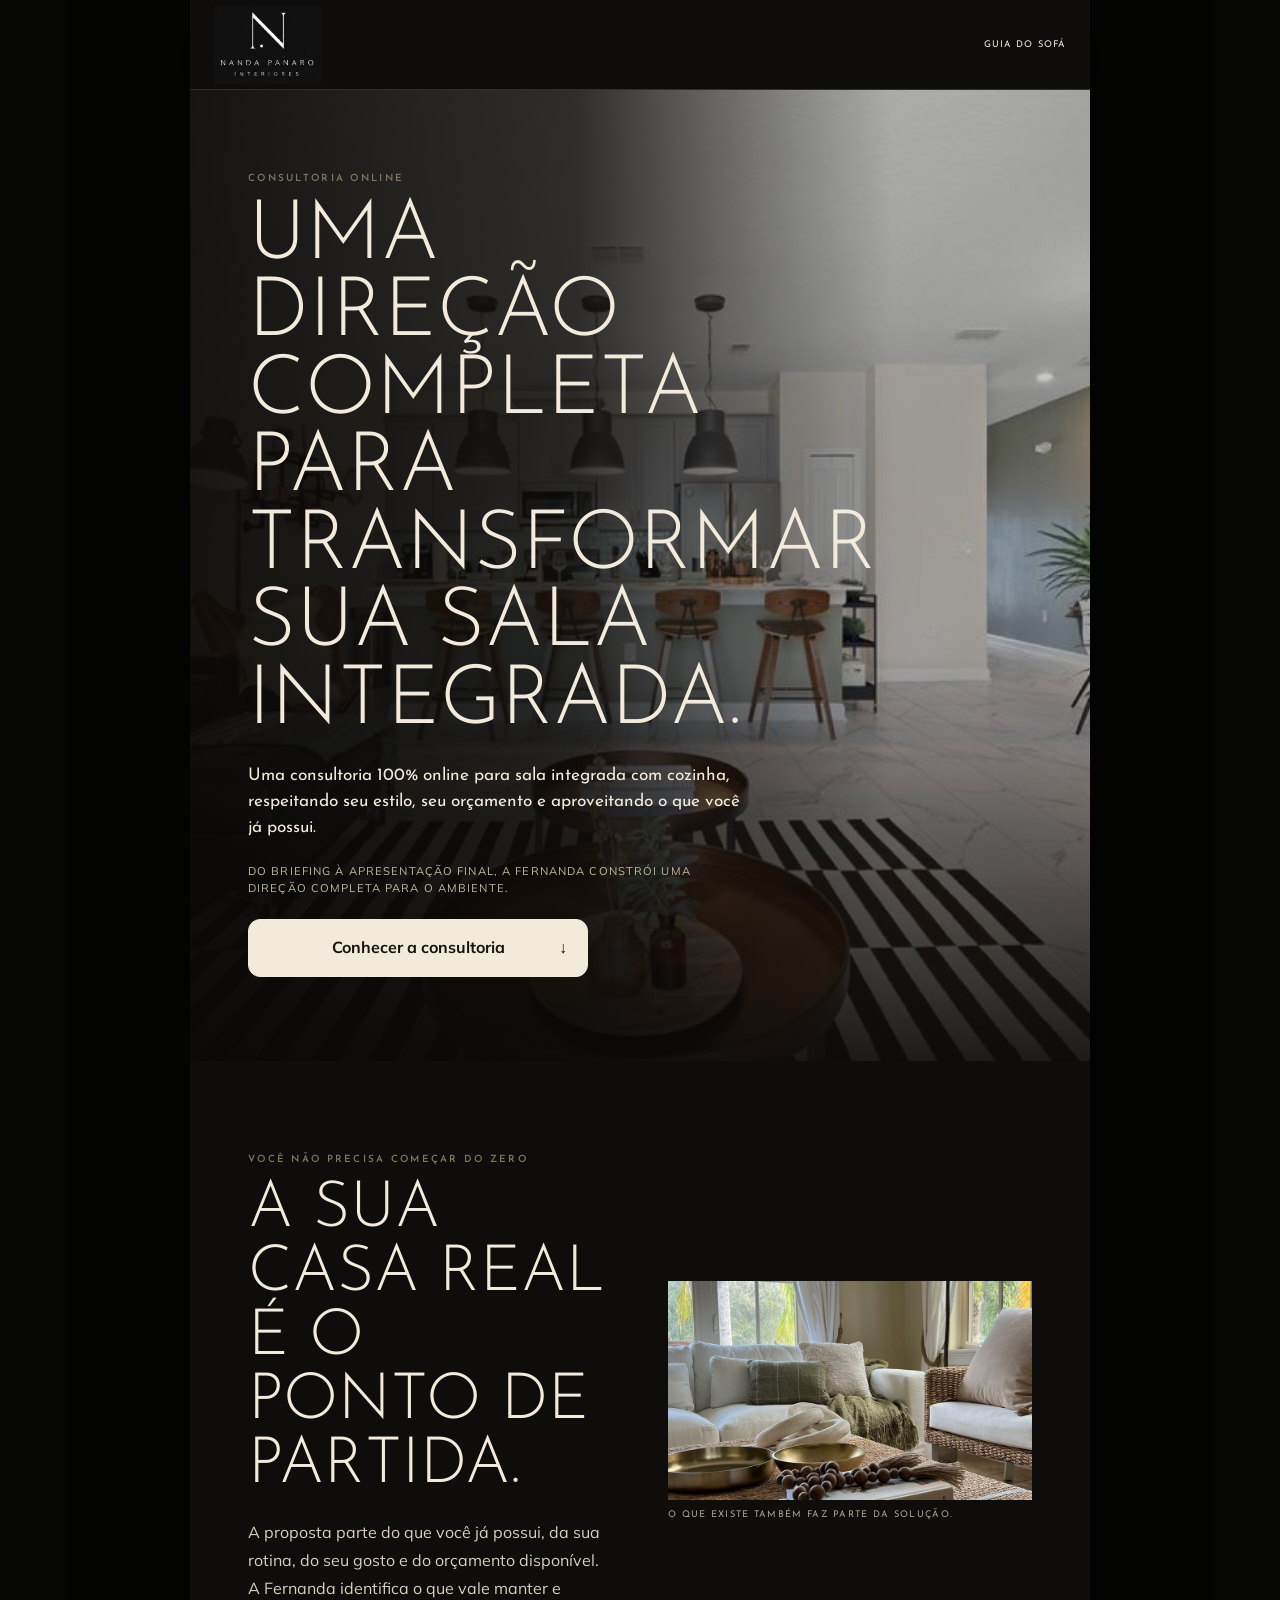
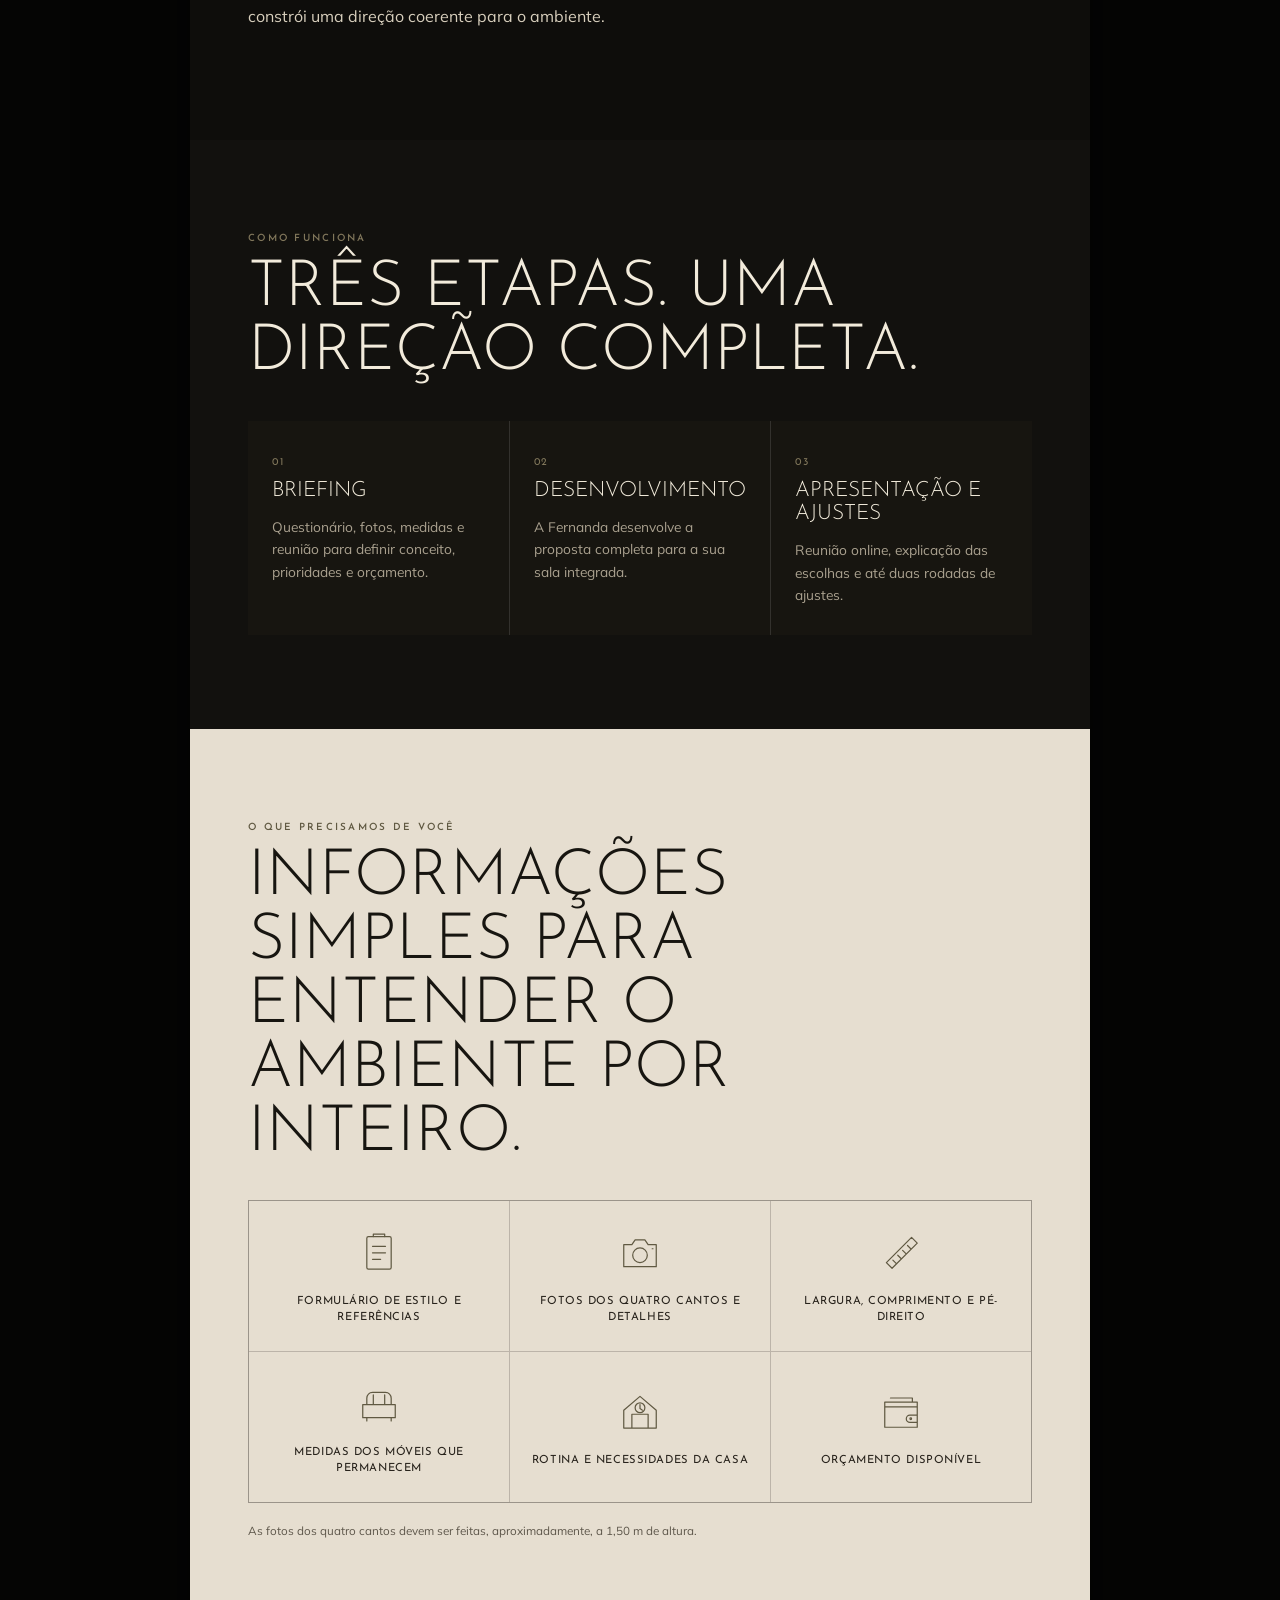
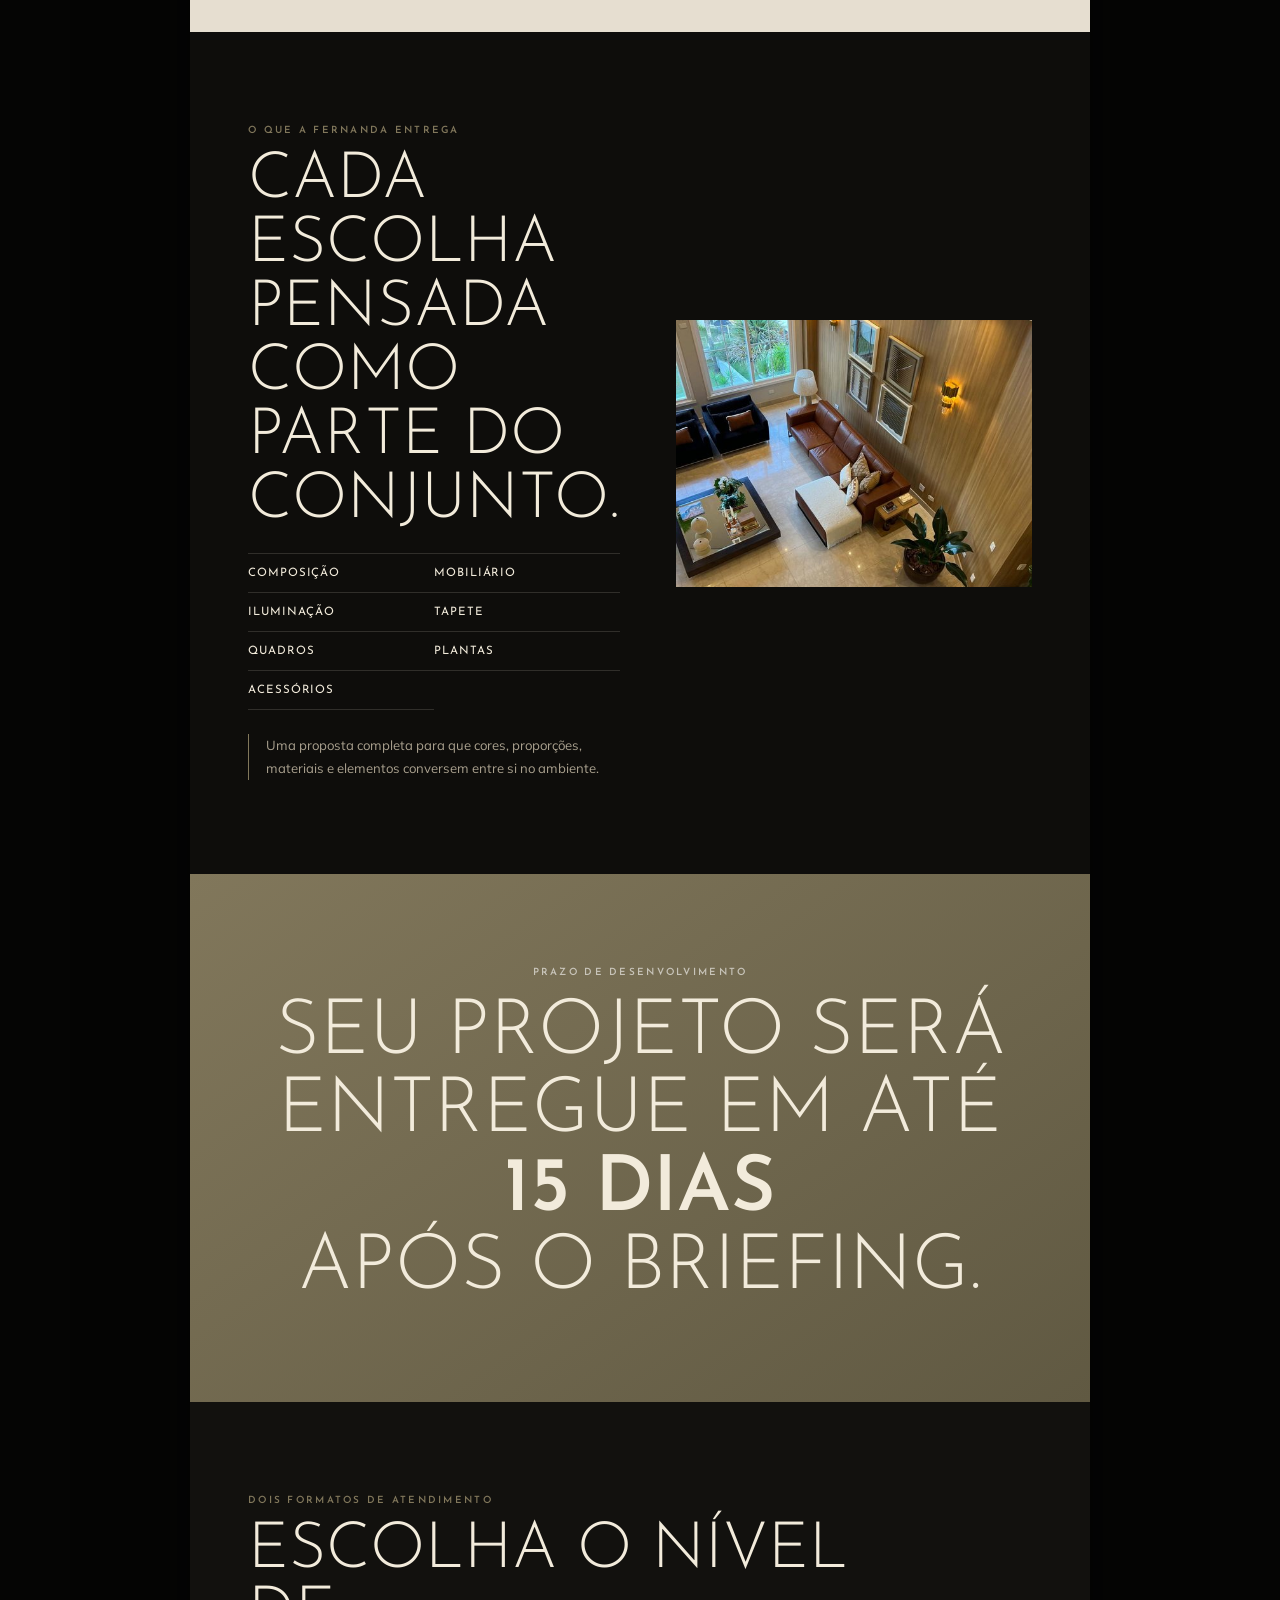
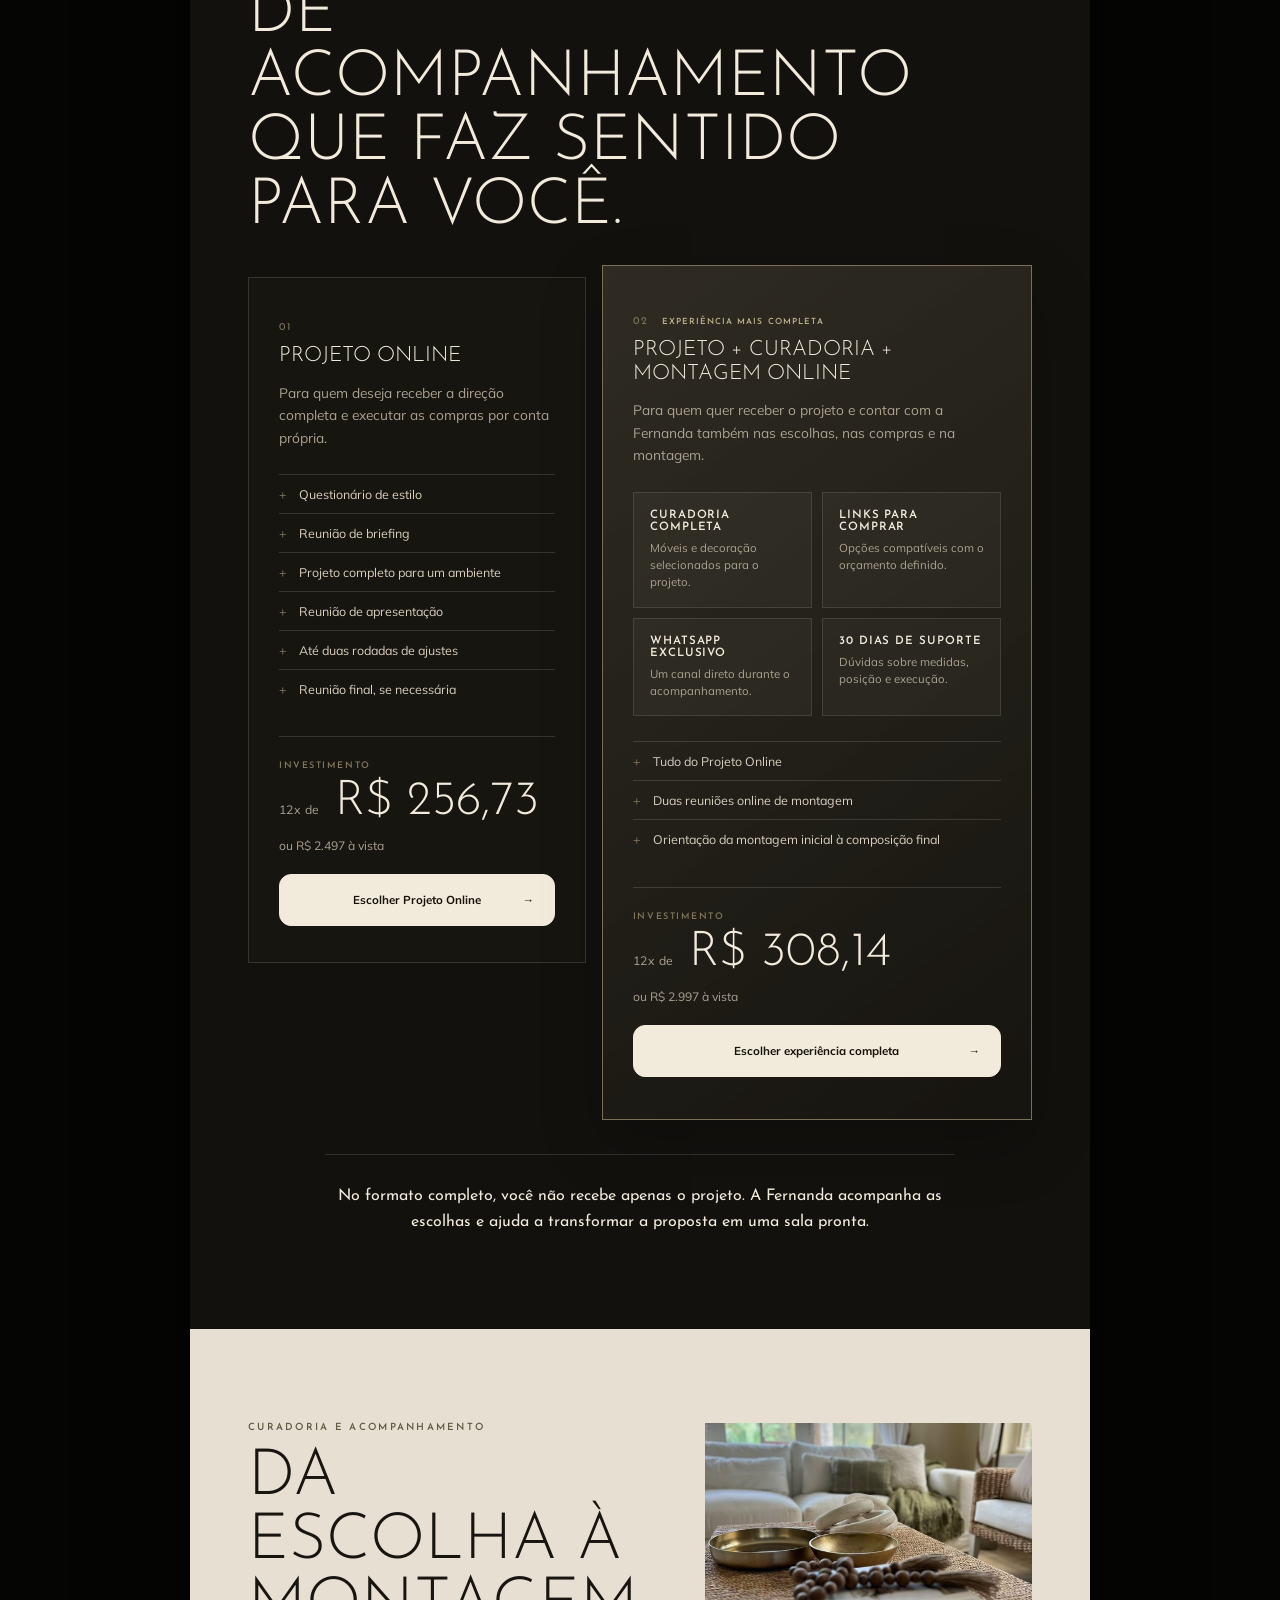
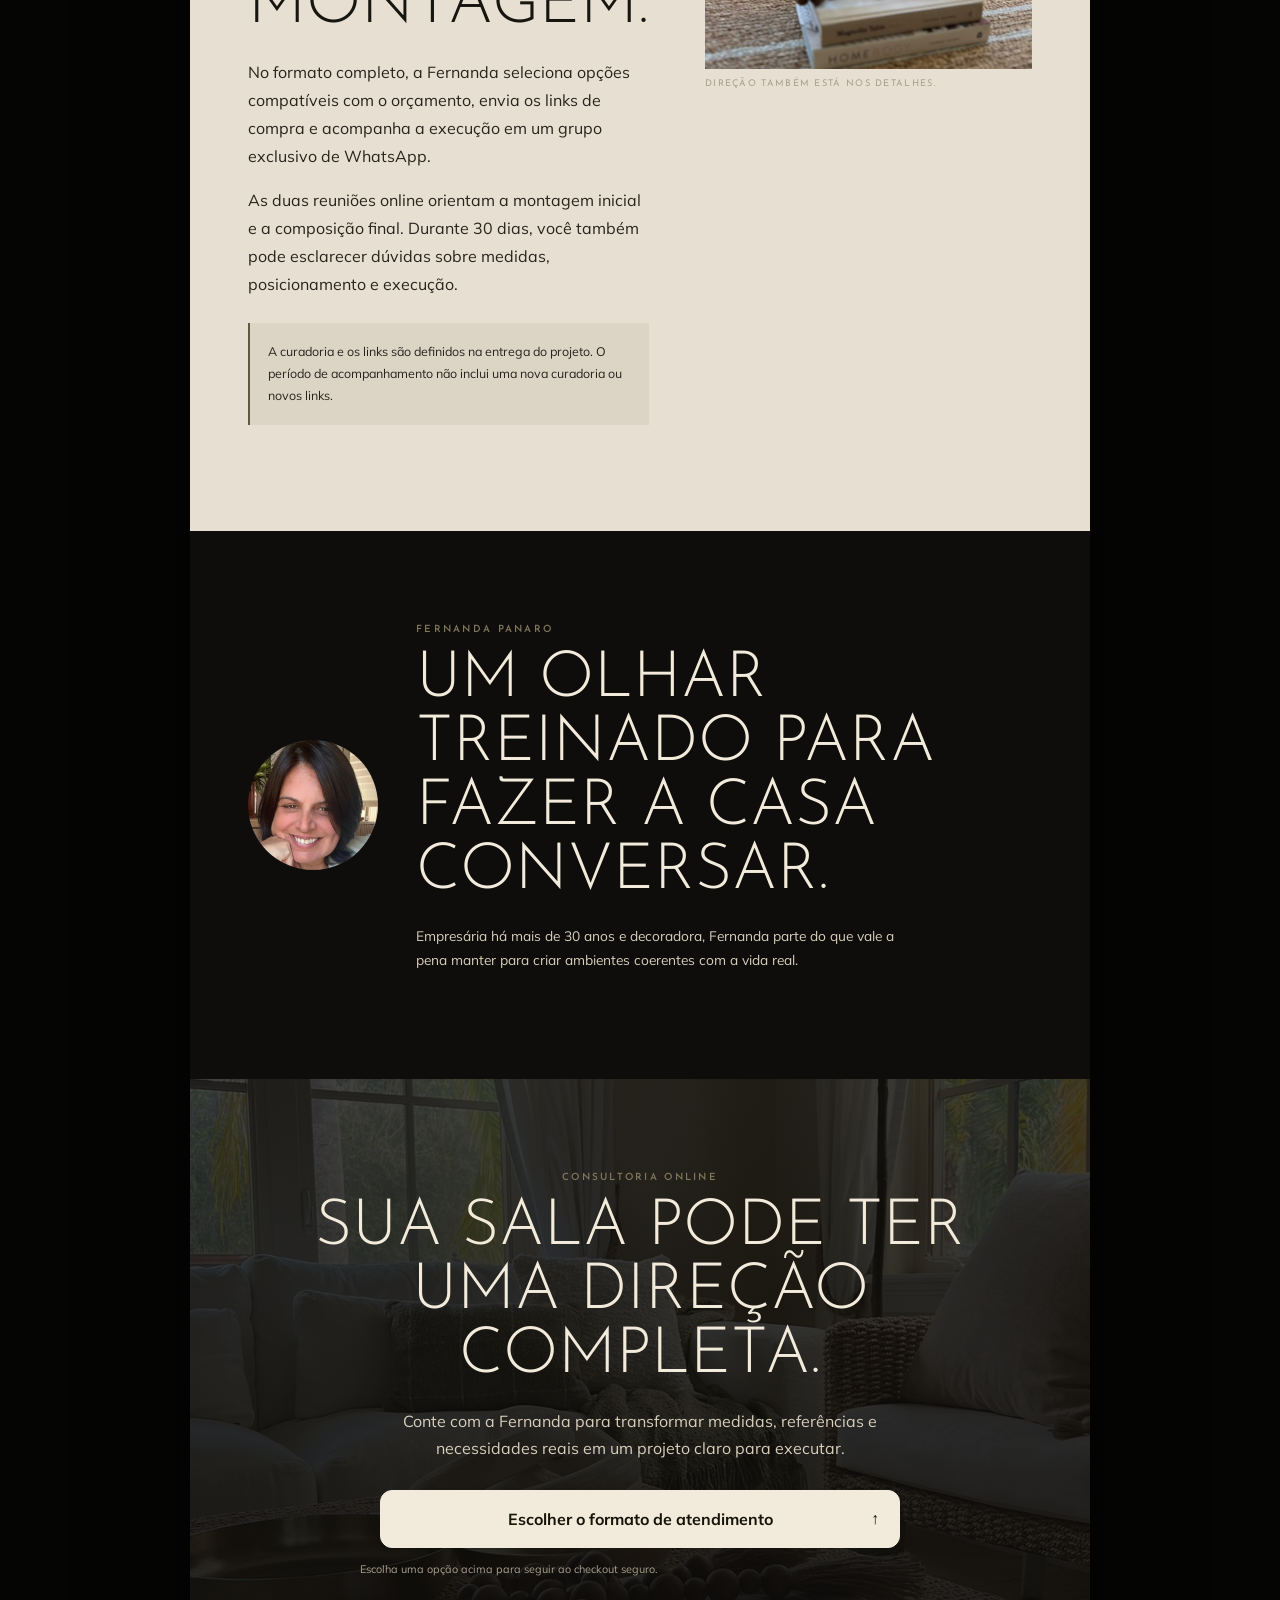
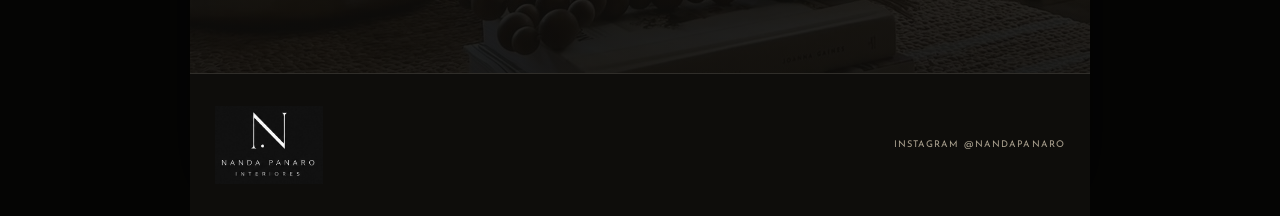
==== consultoria-online/index.html @ 1c78f884 "Publica consultoria online com checkouts da Greenn" ====
<!doctype html>
<html lang="pt-BR">
<head>
  <meta charset="utf-8">
  <meta name="viewport" content="width=device-width,initial-scale=1,viewport-fit=cover">
  <meta name="theme-color" content="#0e0d0b">
  <meta name="robots" content="noindex,nofollow,noarchive">
  <meta name="description" content="Consultoria online de decoração para sala integrada com cozinha, por Fernanda Panaro.">
  <title>Consultoria Online · Fernanda Panaro</title>
  <link rel="icon" href="../assets/nanda-panaro-logo-dark.jpg" type="image/jpeg">
  <link rel="preload" href="../assets/fonts/josefinsans-normal-300-1.woff2" as="font" type="font/woff2" crossorigin>
  <link rel="preload" href="../assets/original/original-03.jpg" as="image">
  <link rel="stylesheet" href="../consultoria.css?v=consultoria-online-v5">
</head>
<body>
<div class="page" id="topo">
  <nav class="site-header">
    <a class="brand" href="#topo" aria-label="Nanda Panaro, início"><img src="../assets/nanda-panaro-logo-dark.jpg" alt="Nanda Panaro Interiores"></a>
    <a class="private-back" href="../guiadosofa/">Guia do Sofá</a>
  </nav>
  <main>
    <header class="consult-hero">
      <img class="consult-hero-image" src="../assets/original/original-03.jpg" alt="Sala integrada com cozinha" fetchpriority="high">
      <div class="consult-hero-shade"></div>
      <div class="consult-hero-copy reveal">
        <span class="eyebrow">Consultoria Online</span>
        <h1>Uma direção completa para transformar sua sala integrada.</h1>
        <p class="hero-sub">Uma consultoria 100% online para sala integrada com cozinha, respeitando seu estilo, seu orçamento e aproveitando o que você já possui.</p>
        <p class="support">Do briefing à apresentação final, a Fernanda constrói uma direção completa para o ambiente.</p>
        <a class="button" href="#processo">Conhecer a consultoria <b>↓</b></a>
      </div>
    </header>

    <section class="real-home block">
      <div class="section-copy reveal"><span class="eyebrow">Você não precisa começar do zero</span><h2>A sua casa real é o ponto de partida.</h2><p>A proposta parte do que você já possui, da sua rotina, do seu gosto e do orçamento disponível. A Fernanda identifica o que vale manter e constrói uma direção coerente para o ambiente.</p></div>
      <figure class="reveal"><img src="../assets/original/original-01.jpg" alt="Sala clara com móveis, texturas e objetos existentes"><figcaption>O que existe também faz parte da solução.</figcaption></figure>
    </section>

    <section class="process block" id="processo">
      <div class="section-heading reveal"><span class="eyebrow">Como funciona</span><h2>Três etapas. Uma direção completa.</h2></div>
      <div class="steps">
        <article class="reveal"><span>01</span><h3>Briefing</h3><p>Questionário, fotos, medidas e reunião para definir conceito, prioridades e orçamento.</p></article>
        <article class="reveal"><span>02</span><h3>Desenvolvimento</h3><p>A Fernanda desenvolve a proposta completa para a sua sala integrada.</p></article>
        <article class="reveal"><span>03</span><h3>Apresentação e ajustes</h3><p>Reunião online, explicação das escolhas e até duas rodadas de ajustes.</p></article>
      </div>
    </section>

    <section class="input block" id="informacoes">
      <div class="section-heading reveal"><span class="eyebrow">O que precisamos de você</span><h2>Informações simples para entender o ambiente por inteiro.</h2></div>
      <div class="checklist reveal">
        <article><svg viewBox="0 0 64 64" aria-hidden="true"><rect x="17" y="13" width="30" height="40" rx="2"/><path d="M25 13v-3h14v3M24 25h16M24 33h16M24 41h10"/></svg><span>Formulário de estilo e referências</span></article>
        <article><svg viewBox="0 0 64 64" aria-hidden="true"><path d="M12 23h10l4-6h12l4 6h10v27H12z"/><circle cx="32" cy="36" r="9"/><path d="M47 28h1"/></svg><span>Fotos dos quatro cantos e detalhes</span></article>
        <article><svg viewBox="0 0 64 64" aria-hidden="true"><path d="M14 45l31-31 7 7-31 31zM22 42l4 4M28 36l4 4M34 30l4 4M40 24l4 4"/></svg><span>Largura, comprimento e pé-direito</span></article>
        <article><svg viewBox="0 0 64 64" aria-hidden="true"><path d="M12 34h40v16H12zM17 34v-8c0-4 3-7 7-7h16c4 0 7 3 7 7v8M17 50v4M47 50v4M25 34V22M39 34V22"/></svg><span>Medidas dos móveis que permanecem</span></article>
        <article><svg viewBox="0 0 64 64" aria-hidden="true"><path d="M12 31l20-17 20 17v22H12zM22 53V36h20v17"/><circle cx="32" cy="28" r="6"/><path d="M32 24v5l3 2"/></svg><span>Rotina e necessidades da casa</span></article>
        <article><svg viewBox="0 0 64 64" aria-hidden="true"><path d="M12 21h40v31H12zM12 27h40M43 37h9v9h-9a4 4 0 010-9zM19 16h27v5"/><circle cx="44" cy="41.5" r="1"/></svg><span>Orçamento disponível</span></article>
      </div>
      <p class="microcopy reveal">As fotos dos quatro cantos devem ser feitas, aproximadamente, a 1,50 m de altura.</p>
    </section>

    <section class="deliverables block">
      <figure class="reveal"><img src="../assets/original/original-06.jpg" alt="Sala composta com mobiliário, iluminação, quadros e plantas"></figure>
      <div class="section-copy reveal"><span class="eyebrow">O que a Fernanda entrega</span><h2>Cada escolha pensada como parte do conjunto.</h2><div class="deliverable-list"><span>Composição</span><span>Mobiliário</span><span>Iluminação</span><span>Tapete</span><span>Quadros</span><span>Plantas</span><span>Acessórios</span></div><p class="deliverable-note">Uma proposta completa para que cores, proporções, materiais e elementos conversem entre si no ambiente.</p></div>
    </section>

    <section class="deadline block reveal"><span class="eyebrow">Prazo de desenvolvimento</span><p>Seu projeto será entregue em até <strong>15 dias</strong><br>após o briefing.</p></section>

    <section class="formats block" id="formatos">
      <div class="section-heading reveal"><span class="eyebrow">Dois formatos de atendimento</span><h2>Escolha o nível de acompanhamento que faz sentido para você.</h2></div>
      <div class="format-grid">
        <article class="format-card reveal"><span class="card-number">01</span><h3>Projeto Online</h3><p>Para quem deseja receber a direção completa e executar as compras por conta própria.</p><ul><li>Questionário de estilo</li><li>Reunião de briefing</li><li>Projeto completo para um ambiente</li><li>Reunião de apresentação</li><li>Até duas rodadas de ajustes</li><li>Reunião final, se necessária</li></ul><div class="format-offer"><span>Investimento</span><strong><small>12x de</small> R$ 256,73</strong><p>ou R$ 2.497 à vista</p></div><button class="button js-consulting-checkout" data-plan="online" type="button">Escolher Projeto Online <b>→</b></button></article>
        <article class="format-card featured reveal"><span class="card-number">02</span><span class="card-label">Experiência mais completa</span><h3>Projeto + Curadoria + Montagem Online</h3><p>Para quem quer receber o projeto e contar com a Fernanda também nas escolhas, nas compras e na montagem.</p><div class="premium-points"><div><strong>Curadoria completa</strong><span>Móveis e decoração selecionados para o projeto.</span></div><div><strong>Links para comprar</strong><span>Opções compatíveis com o orçamento definido.</span></div><div><strong>WhatsApp exclusivo</strong><span>Um canal direto durante o acompanhamento.</span></div><div><strong>30 dias de suporte</strong><span>Dúvidas sobre medidas, posição e execução.</span></div></div><ul><li>Tudo do Projeto Online</li><li>Duas reuniões online de montagem</li><li>Orientação da montagem inicial à composição final</li></ul><div class="format-offer"><span>Investimento</span><strong><small>12x de</small> R$ 308,14</strong><p>ou R$ 2.997 à vista</p></div><button class="button js-consulting-checkout" data-plan="complete" type="button">Escolher experiência completa <b>→</b></button></article>
      </div>
      <p class="format-bridge reveal">No formato completo, você não recebe apenas o projeto. A Fernanda acompanha as escolhas e ajuda a transformar a proposta em uma sala pronta.</p>
    </section>

    <section class="curation block">
      <div class="section-copy reveal"><span class="eyebrow">Curadoria e acompanhamento</span><h2>Da escolha à montagem.</h2><p>No formato completo, a Fernanda seleciona opções compatíveis com o orçamento, envia os links de compra e acompanha a execução em um grupo exclusivo de WhatsApp.</p><p>As duas reuniões online orientam a montagem inicial e a composição final. Durante 30 dias, você também pode esclarecer dúvidas sobre medidas, posicionamento e execução.</p><p class="limit">A curadoria e os links são definidos na entrega do projeto. O período de acompanhamento não inclui uma nova curadoria ou novos links.</p></div>
      <figure class="reveal"><img src="../assets/original/original-05.jpg" alt="Detalhe de composição com livros e objetos decorativos"><figcaption>Direção também está nos detalhes.</figcaption></figure>
    </section>

    <section class="authority block">
      <img class="reveal" src="../assets/original/original-04.jpg" alt="Fernanda Panaro">
      <div class="reveal"><span class="eyebrow">Fernanda Panaro</span><h2>Um olhar treinado para fazer a casa conversar.</h2><p>Empresária há mais de 30 anos e decoradora, Fernanda parte do que vale a pena manter para criar ambientes coerentes com a vida real.</p></div>
    </section>

    <section class="consult-final block" id="contratar">
      <span class="eyebrow reveal">Consultoria Online</span><h2 class="reveal">Sua sala pode ter uma direção completa.</h2><p class="reveal">Conte com a Fernanda para transformar medidas, referências e necessidades reais em um projeto claro para executar.</p>
      <a class="button reveal" href="#formatos">Escolher o formato de atendimento <b>↑</b></a>
      <p class="checkout-note" data-consulting-status aria-live="polite">Escolha uma opção acima para seguir ao checkout seguro.</p>
    </section>
  </main>
  <footer><img src="../assets/nanda-panaro-logo-dark.jpg" alt="Nanda Panaro Interiores"><a href="https://www.instagram.com/nandapanaro/" target="_blank" rel="noopener">Instagram @nandapanaro</a></footer>
</div>
<script src="../consultoria.js?v=consultoria-online-v6"></script>
</body>
</html>
---- consultoria.css ----
@font-face{font-family:JosefinSans;font-style:normal;font-weight:300;font-display:swap;src:url('assets/fonts/josefinsans-normal-300-1.woff2')}@font-face{font-family:JosefinSans;font-style:normal;font-weight:400;font-display:swap;src:url('assets/fonts/josefinsans-normal-400-2.woff2')}@font-face{font-family:JosefinSans;font-style:normal;font-weight:600;font-display:swap;src:url('assets/fonts/josefinsans-normal-600-3.woff2')}@font-face{font-family:Mulish;font-style:normal;font-weight:400;font-display:swap;src:url('assets/fonts/mulish-normal-400-4.woff2')}@font-face{font-family:Mulish;font-style:normal;font-weight:600;font-display:swap;src:url('assets/fonts/mulish-normal-600-5.woff2')}@font-face{font-family:Mulish;font-style:normal;font-weight:700;font-display:swap;src:url('assets/fonts/mulish-normal-700-6.woff2')}
:root{--ground:#0e0d0b;--surface:#171510;--olive:#81775b;--olive2:#605942;--cream:#f2ebdb;--sand:#d8cfbd;--muted:#aaa18f;--line:rgba(242,235,219,.15);--display:JosefinSans,Arial,sans-serif;--body:Mulish,Arial,sans-serif;--shadow:0 24px 60px rgba(0,0,0,.38)}
*{box-sizing:border-box}html{scroll-behavior:smooth;background:#050504}body{margin:0;background:#050504;color:var(--sand);font-family:var(--body);-webkit-font-smoothing:antialiased}img{display:block;max-width:100%}button,a{font:inherit}.page{width:min(100%,900px);margin:auto;background:var(--ground);overflow:hidden;box-shadow:0 0 80px #0008}.site-header{height:90px;padding:13px 24px;display:flex;align-items:center;justify-content:space-between;border-bottom:1px solid var(--line)}.site-header img,footer img{width:108px}.private-back,footer a{position:relative;font-family:var(--display);font-size:.58rem;letter-spacing:.12em;text-transform:uppercase;color:var(--muted);text-decoration:none;white-space:nowrap}.private-back{color:var(--cream)}
.block{padding:70px 25px}.eyebrow{display:block;font-family:var(--display);font-weight:600;text-transform:uppercase;letter-spacing:.23em;font-size:.62rem;color:var(--olive)}h1,h2,h3,p{margin-top:0}h1,h2,h3{font-family:var(--display);font-weight:300;text-transform:uppercase;color:var(--cream)}h1{font-size:clamp(2.55rem,8vw,5.15rem);line-height:.94;margin:16px 0 22px}h2{font-size:clamp(2rem,7vw,4rem);line-height:1;margin:14px 0 20px}h3{font-size:1.32rem;line-height:1.1;margin:10px 0 14px}.button{position:relative;display:flex;align-items:center;justify-content:center;width:100%;min-height:58px;padding:16px 52px;border:1px solid var(--cream);border-radius:12px;background:var(--cream);color:#171309;text-decoration:none;font-weight:700;line-height:1.2;text-align:center;cursor:pointer}.button b{position:absolute;right:20px;top:50%;transform:translateY(-50%);font-weight:400}.section-copy p,.section-heading+p{line-height:1.75}.section-heading{max-width:700px}.section-heading h2{max-width:680px}
.consult-hero{position:relative;min-height:760px;display:flex;align-items:flex-end;isolation:isolate}.consult-hero-image,.consult-hero-shade{position:absolute;inset:0;width:100%;height:100%}.consult-hero-image{z-index:-2;object-fit:cover;object-position:56% center}.consult-hero-shade{z-index:-1;background:linear-gradient(90deg,rgba(10,9,7,.94) 0%,rgba(10,9,7,.82) 43%,rgba(10,9,7,.22) 78%),linear-gradient(0deg,rgba(10,9,7,.88),transparent 42%)}.consult-hero-copy{width:min(620px,78%);padding:84px 58px}.consult-hero-copy .hero-sub{font-family:var(--display);font-size:1.08rem;line-height:1.5;color:var(--cream);max-width:570px}.consult-hero-copy .support{font-size:.7rem;line-height:1.5;letter-spacing:.1em;text-transform:uppercase;color:#c2b89f;max-width:470px;margin:22px 0}.consult-hero-copy .button{max-width:340px}
.real-home{display:grid;gap:36px}.real-home p{max-width:510px}.real-home figure,.curation figure{margin:0}.real-home figure img{width:100%;aspect-ratio:5/3;object-fit:cover}.real-home figcaption,.curation figcaption{padding-top:10px;font-family:var(--display);font-size:.58rem;letter-spacing:.14em;text-transform:uppercase;color:var(--muted)}
.process{background:#12110e}.steps{display:grid;gap:1px;margin-top:36px;background:var(--line)}.steps article{padding:28px 24px;background:var(--surface)}.steps article>span,.card-number{font-family:var(--display);font-size:.65rem;letter-spacing:.16em;color:var(--olive)}.steps p{margin:0;font-size:.86rem;line-height:1.65;color:var(--muted)}
.input{background:#e6ded0;color:#28231c}.input h2{color:#171510}.input .eyebrow{color:var(--olive2)}.checklist{display:grid;gap:1px;margin-top:34px;border:1px solid rgba(38,33,28,.22);background:rgba(38,33,28,.22)}.checklist article{display:flex;min-height:150px;padding:24px 20px;flex-direction:column;align-items:center;justify-content:center;gap:16px;background:#e6ded0;text-align:center}.checklist svg{width:52px;height:52px;fill:none;stroke:var(--olive2);stroke-width:1.5;stroke-linecap:round;stroke-linejoin:round}.checklist span{display:block;font-family:var(--display);text-transform:uppercase;font-size:.7rem;line-height:1.45;letter-spacing:.05em}.microcopy{margin:20px 0 0;font-size:.73rem;color:#5e574b}
.deliverables{display:grid;gap:38px;align-items:center}.deliverables figure{margin:0}.deliverables figure img{width:100%;aspect-ratio:4/3;object-fit:cover}.deliverable-list{display:grid;grid-template-columns:1fr 1fr;border-top:1px solid var(--line)}.deliverable-list span{padding:13px 0;border-bottom:1px solid var(--line);font-family:var(--display);font-size:.72rem;letter-spacing:.08em;text-transform:uppercase;color:var(--cream)}.deliverable-note{margin:24px 0 0;padding-left:17px;border-left:1px solid var(--olive);font-size:.82rem;line-height:1.7;color:var(--muted)}
.deadline{text-align:center;background:linear-gradient(145deg,var(--olive),var(--olive2));color:var(--cream)}.deadline .eyebrow{color:#fff9}.deadline p{margin:18px 0 0;font-family:var(--display);font-size:clamp(2rem,8vw,4.8rem);font-weight:300;line-height:1.02;text-transform:uppercase}.deadline strong{font-weight:600}
.formats{background:#12110e}.format-grid{display:grid;gap:16px;margin-top:38px}.format-card{position:relative;padding:30px 24px;border:1px solid var(--line);background:var(--surface)}.format-card.featured{border-color:rgba(129,119,91,.92);background:linear-gradient(145deg,rgba(129,119,91,.26),rgba(23,21,16,.78));box-shadow:0 24px 58px rgba(0,0,0,.22)}.card-label{display:inline-block;margin-left:14px;font-family:var(--display);font-size:.53rem;font-weight:600;letter-spacing:.12em;text-transform:uppercase;color:#c0b38d}.format-card p{font-size:.86rem;line-height:1.65;color:var(--muted)}.format-card ul{padding:0;margin:24px 0 0;list-style:none}.format-card li{position:relative;padding:10px 0 10px 20px;border-top:1px solid var(--line);font-size:.78rem;line-height:1.45}.format-card li:before{content:"+";position:absolute;left:0;color:var(--olive)}.premium-points{display:grid;gap:10px;margin:25px 0}.premium-points div{padding:16px;border:1px solid rgba(242,235,219,.12);background:rgba(242,235,219,.035)}.premium-points strong,.premium-points span{display:block}.premium-points strong{font-family:var(--display);font-size:.72rem;font-weight:600;letter-spacing:.08em;text-transform:uppercase;color:var(--cream)}.premium-points span{margin-top:6px;font-size:.72rem;line-height:1.5;color:var(--muted)}.format-offer{margin:28px 0 18px;padding-top:24px;border-top:1px solid var(--line)}.format-offer span,.format-offer strong,.format-offer small{display:block}.format-offer span{font-family:var(--display);font-size:.57rem;font-weight:600;letter-spacing:.17em;text-transform:uppercase;color:var(--olive)}.format-offer strong{margin-top:8px;font-family:var(--display);font-size:2.45rem;font-weight:300;line-height:1;color:var(--cream)}.format-offer small{margin-top:8px;font-size:.74rem;color:var(--muted)}.format-card .button{min-height:52px;padding-inline:38px;font-size:.72rem}.format-bridge{max-width:630px;margin:34px auto 0;padding-top:28px;border-top:1px solid var(--line);text-align:center;font-family:var(--display);font-size:1rem;line-height:1.65;color:var(--cream)}
.curation{display:grid;gap:38px;background:#e7dfd1;color:#28231c}.curation h2{color:#171510}.curation .eyebrow{color:var(--olive2)}.curation p{line-height:1.75}.curation .limit{margin-top:25px;padding:18px;border-left:2px solid var(--olive2);background:rgba(96,89,66,.08);font-size:.78rem}.curation figure img{width:100%;aspect-ratio:4/3;object-fit:cover}
.authority{display:grid;grid-template-columns:88px 1fr;gap:22px;align-items:start}.authority>img{width:88px;height:88px;border-radius:50%;object-fit:cover}.authority p{font-size:.86rem;line-height:1.7;max-width:480px}.consult-final{text-align:center;background:linear-gradient(rgba(14,13,11,.78),rgba(14,13,11,.92)),url('assets/original/original-01.jpg') center/cover;padding-block:90px}.consult-final p{max-width:520px;margin:0 auto 28px;line-height:1.7}.consult-final .button{max-width:520px;margin:auto}.checkout-note{margin:12px 0 0!important;font-size:.68rem;color:var(--muted)}footer{padding:32px 25px;display:flex;align-items:center;justify-content:space-between;border-top:1px solid var(--line)}
.reveal{opacity:1;transform:none}@media(prefers-reduced-motion:reduce){html{scroll-behavior:auto}}
@media(min-width:700px){.block{padding:94px 58px}.real-home,.deliverables,.curation{grid-template-columns:1fr 1fr;gap:56px}.real-home{align-items:center}.steps{grid-template-columns:repeat(3,1fr)}.checklist{grid-template-columns:repeat(3,1fr)}.deliverables figure{order:2}.format-grid{grid-template-columns:minmax(0,.88fr) minmax(0,1.12fr);align-items:start}.format-card{padding:36px 30px}.format-card.featured{margin-top:-12px;padding-block:42px}.premium-points{grid-template-columns:1fr 1fr}.authority{grid-template-columns:130px 1fr;gap:38px;align-items:center}.authority>img{width:130px;height:130px}}
@media(max-width:699px){.site-header{height:78px;padding:10px 16px}.site-header img{width:82px}.private-back{font-size:.5rem}.consult-hero{min-height:730px;align-items:flex-end}.consult-hero-image{object-position:61% center}.consult-hero-shade{background:linear-gradient(0deg,rgba(10,9,7,.97) 0%,rgba(10,9,7,.78) 55%,rgba(10,9,7,.08) 100%)}.consult-hero-copy{width:100%;padding:230px 25px 48px}.consult-hero-copy h1{font-size:2.7rem}.consult-hero-copy .hero-sub{font-size:1rem}.checklist{grid-template-columns:1fr 1fr}.checklist article{min-height:135px;padding:20px 12px}.checklist svg{width:44px;height:44px}.deliverables figure{order:2}.authority h2{font-size:1.7rem}.consult-final{padding-block:76px}}
@media(max-width:390px){.consult-hero-copy h1{font-size:2.4rem}.button{padding-inline:38px}}

/* Pricing hierarchy: installments lead, cash value supports. */
.format-offer strong{font-size:clamp(2.05rem,4.2vw,3rem);white-space:nowrap}.format-offer strong small{display:inline;font-family:var(--body);font-size:.76rem;font-weight:400;letter-spacing:.04em;color:var(--muted)}.format-offer p{margin:10px 0 0;font-size:.76rem;color:var(--muted)}
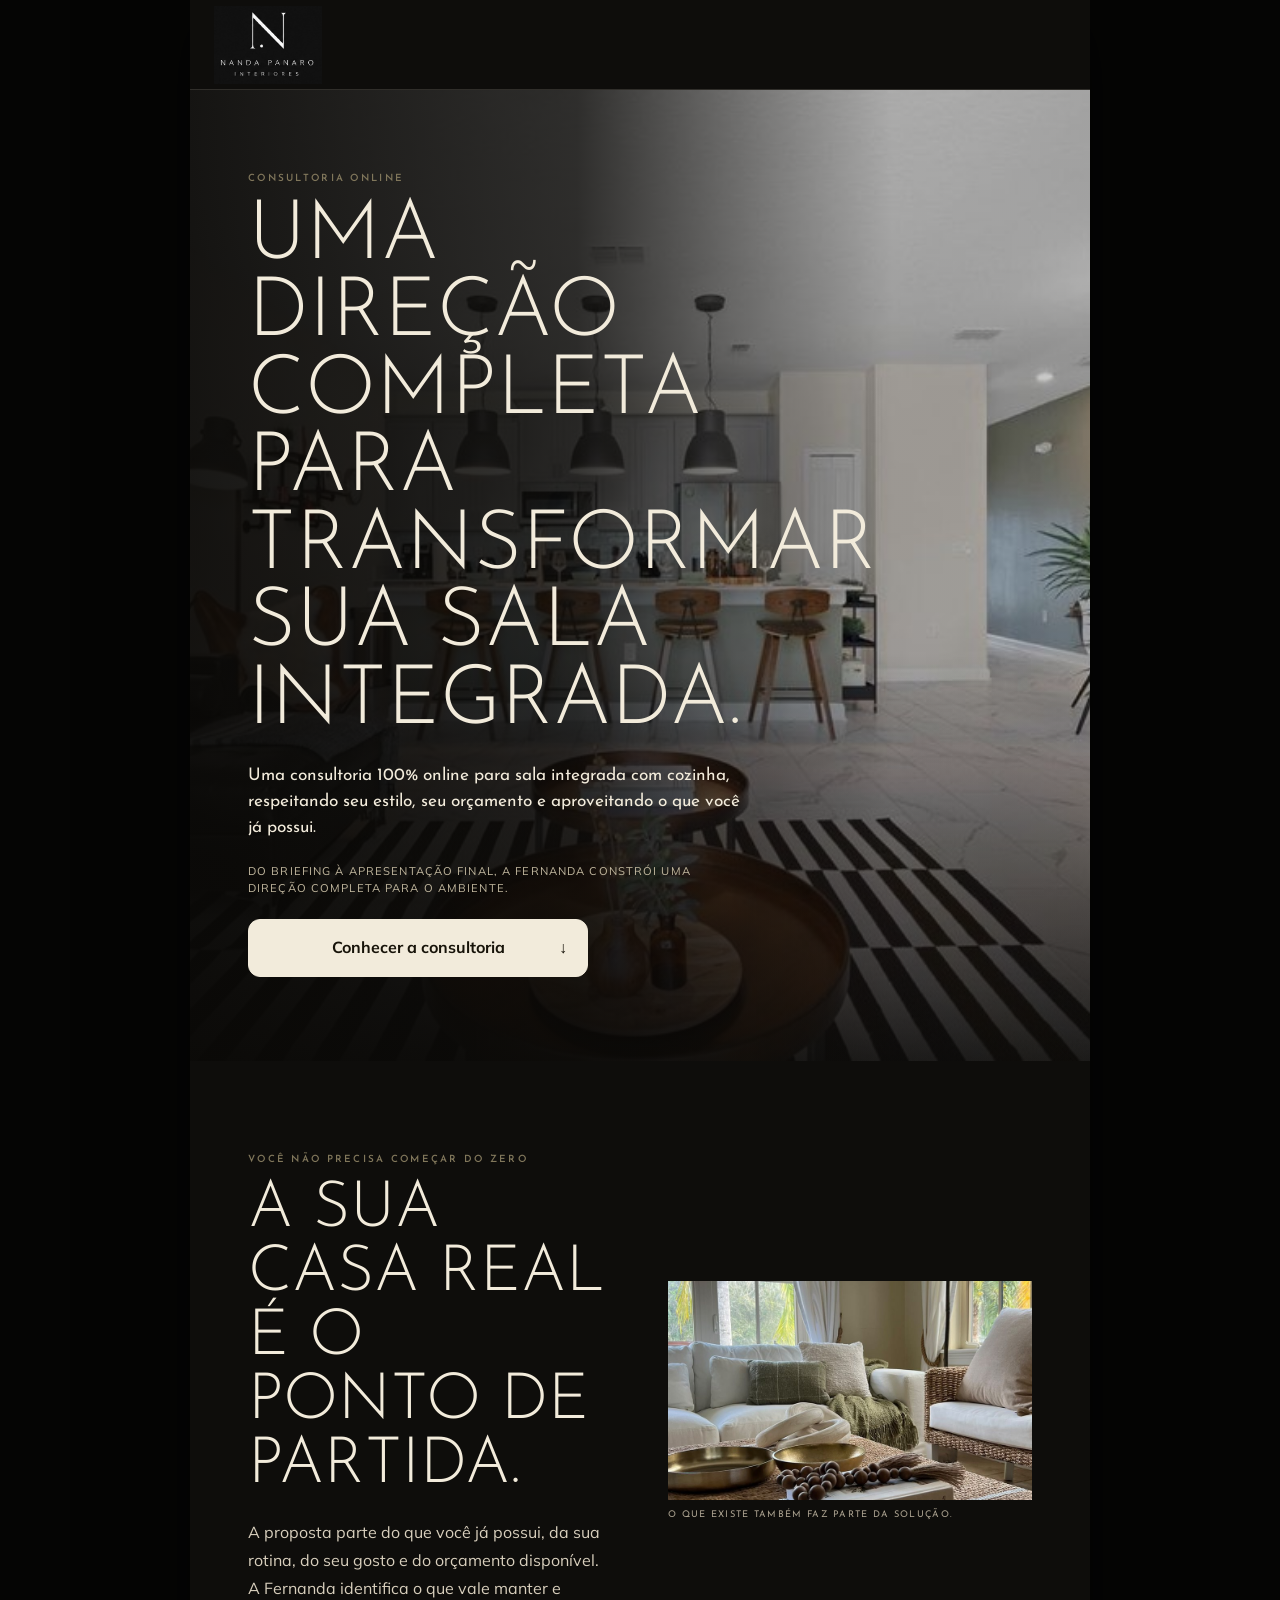
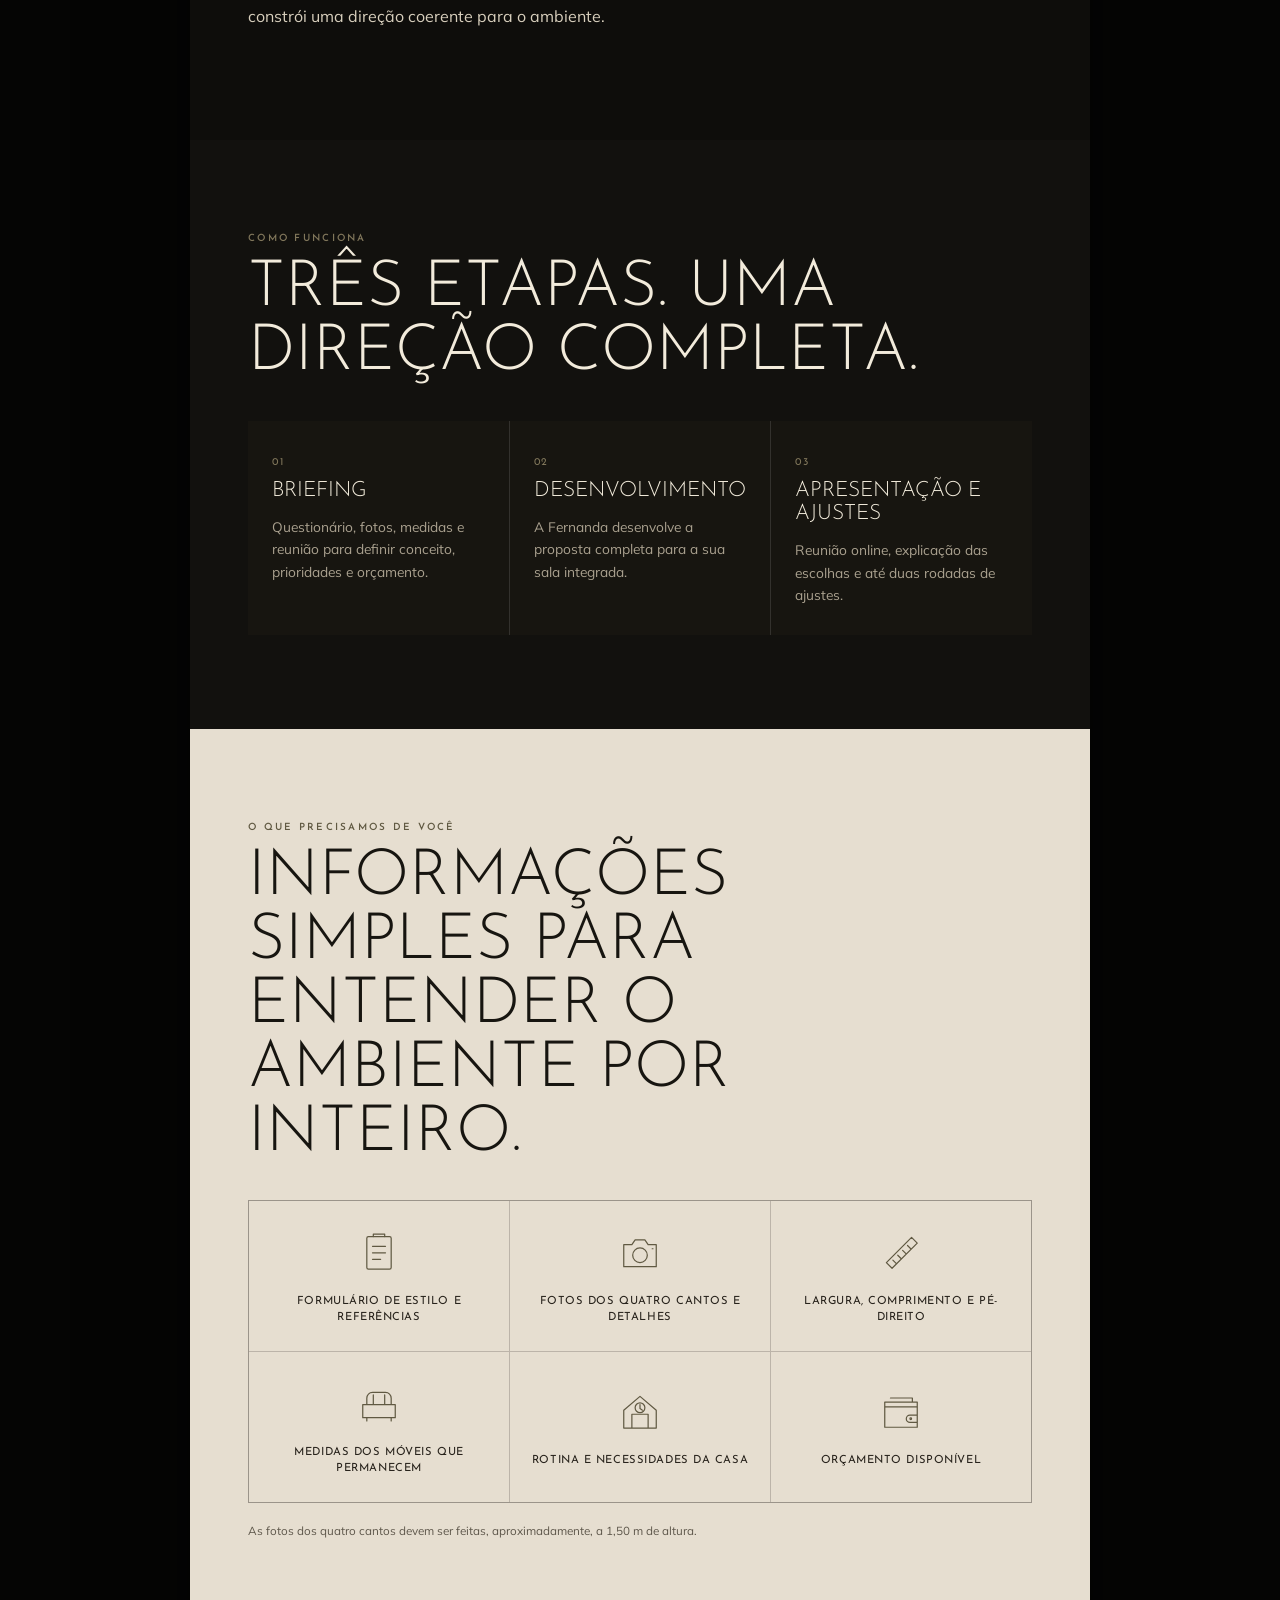
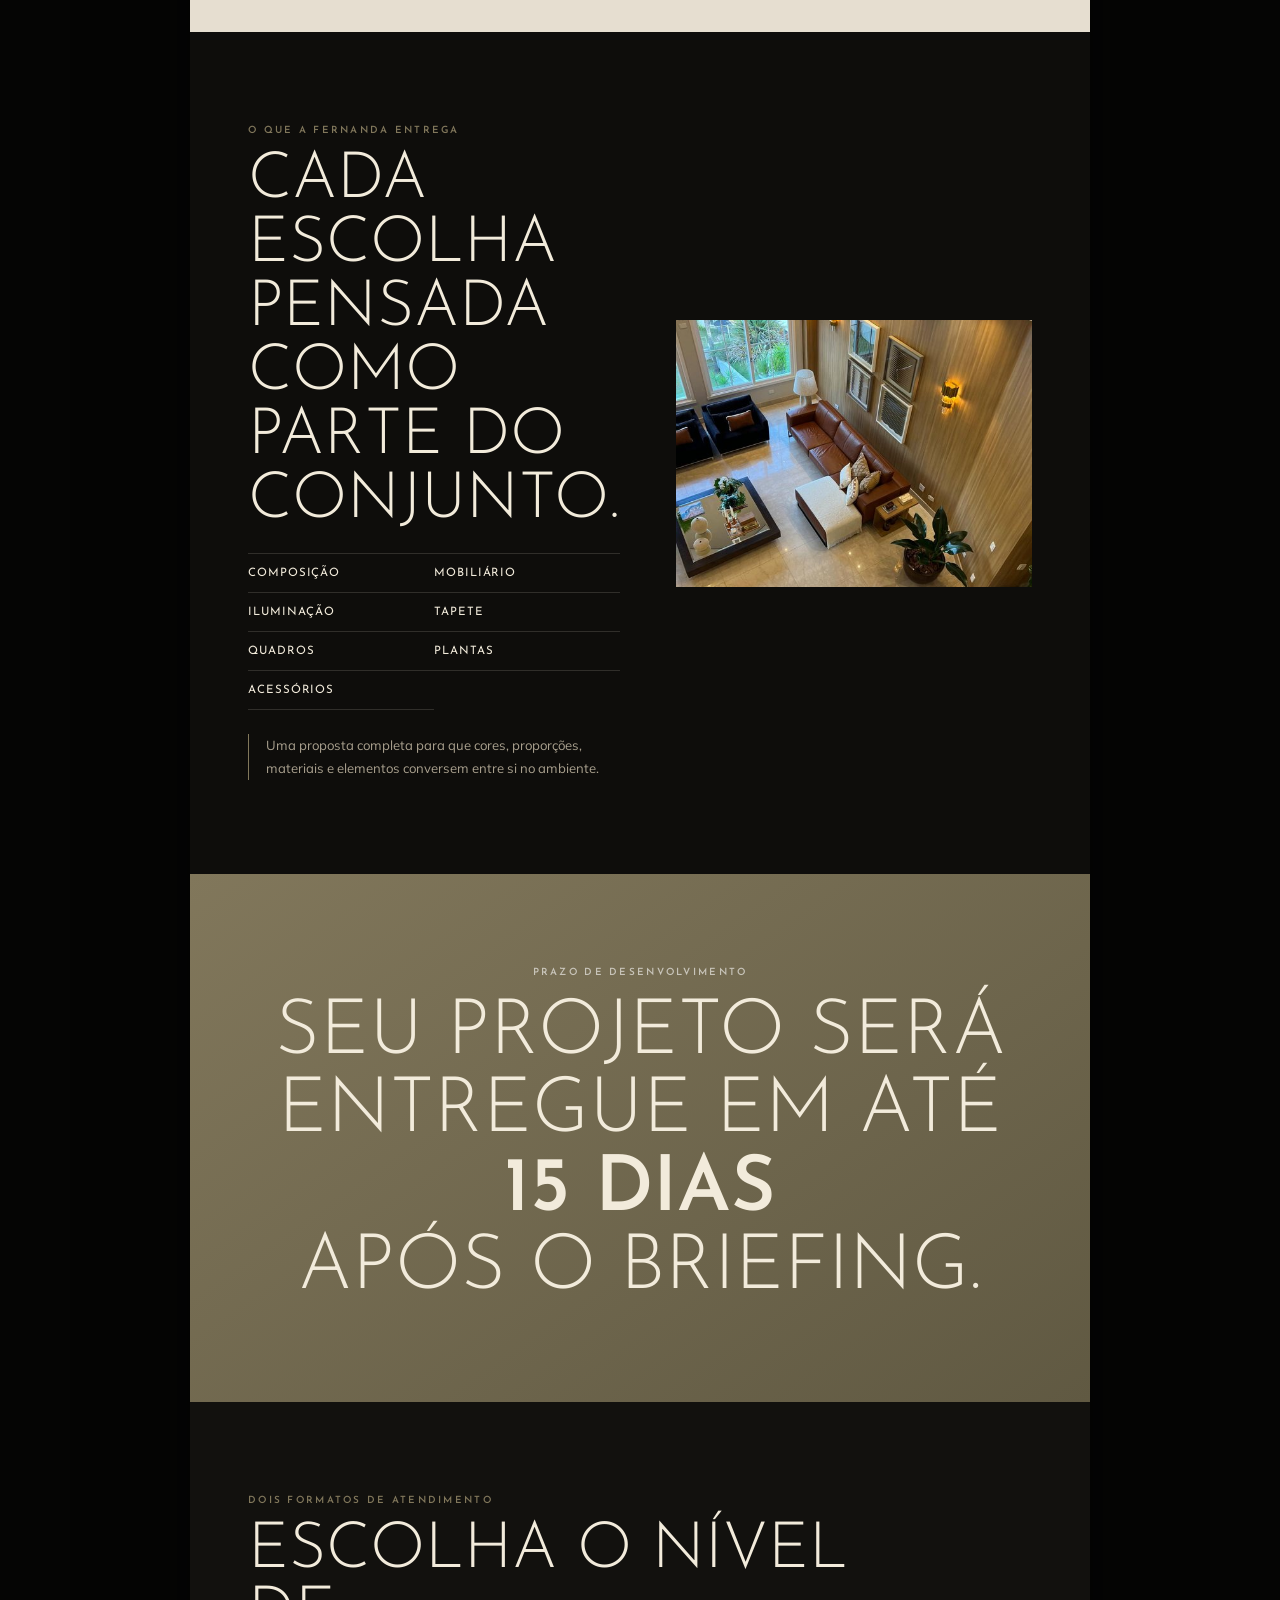
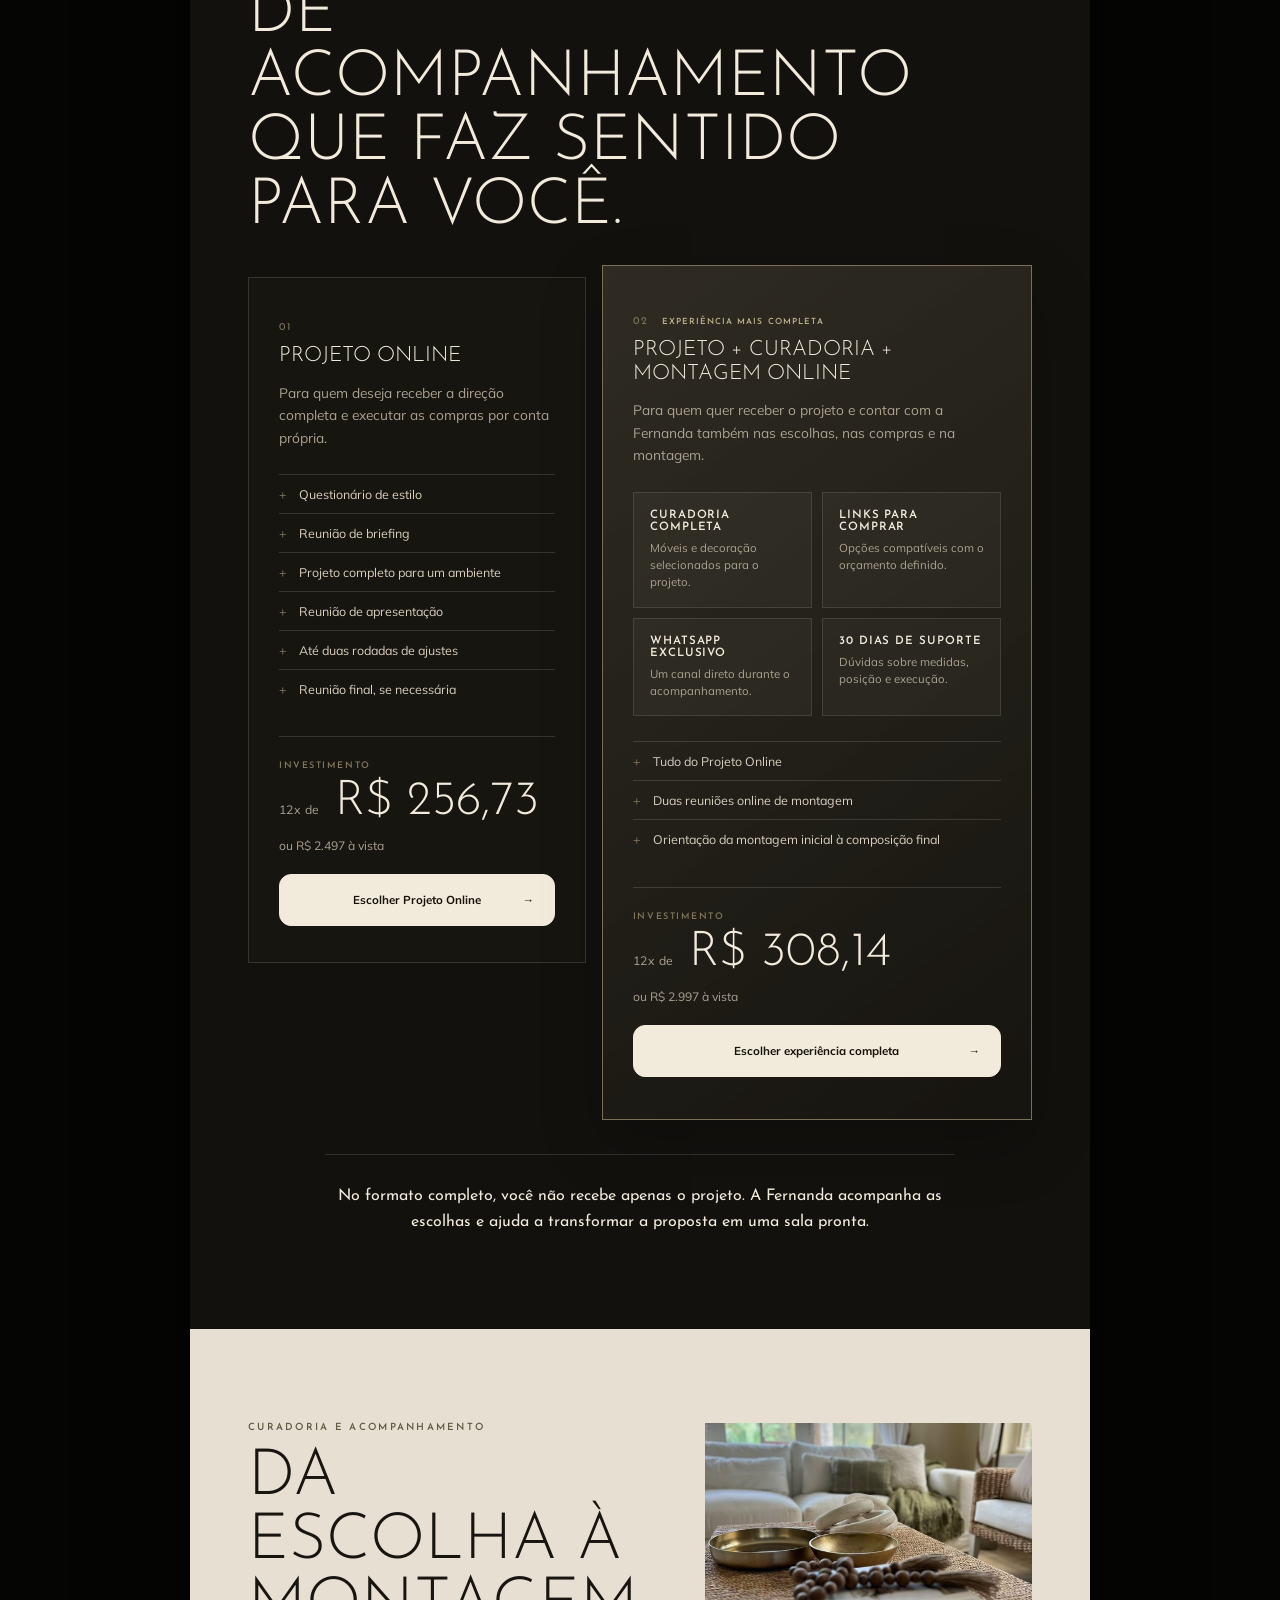
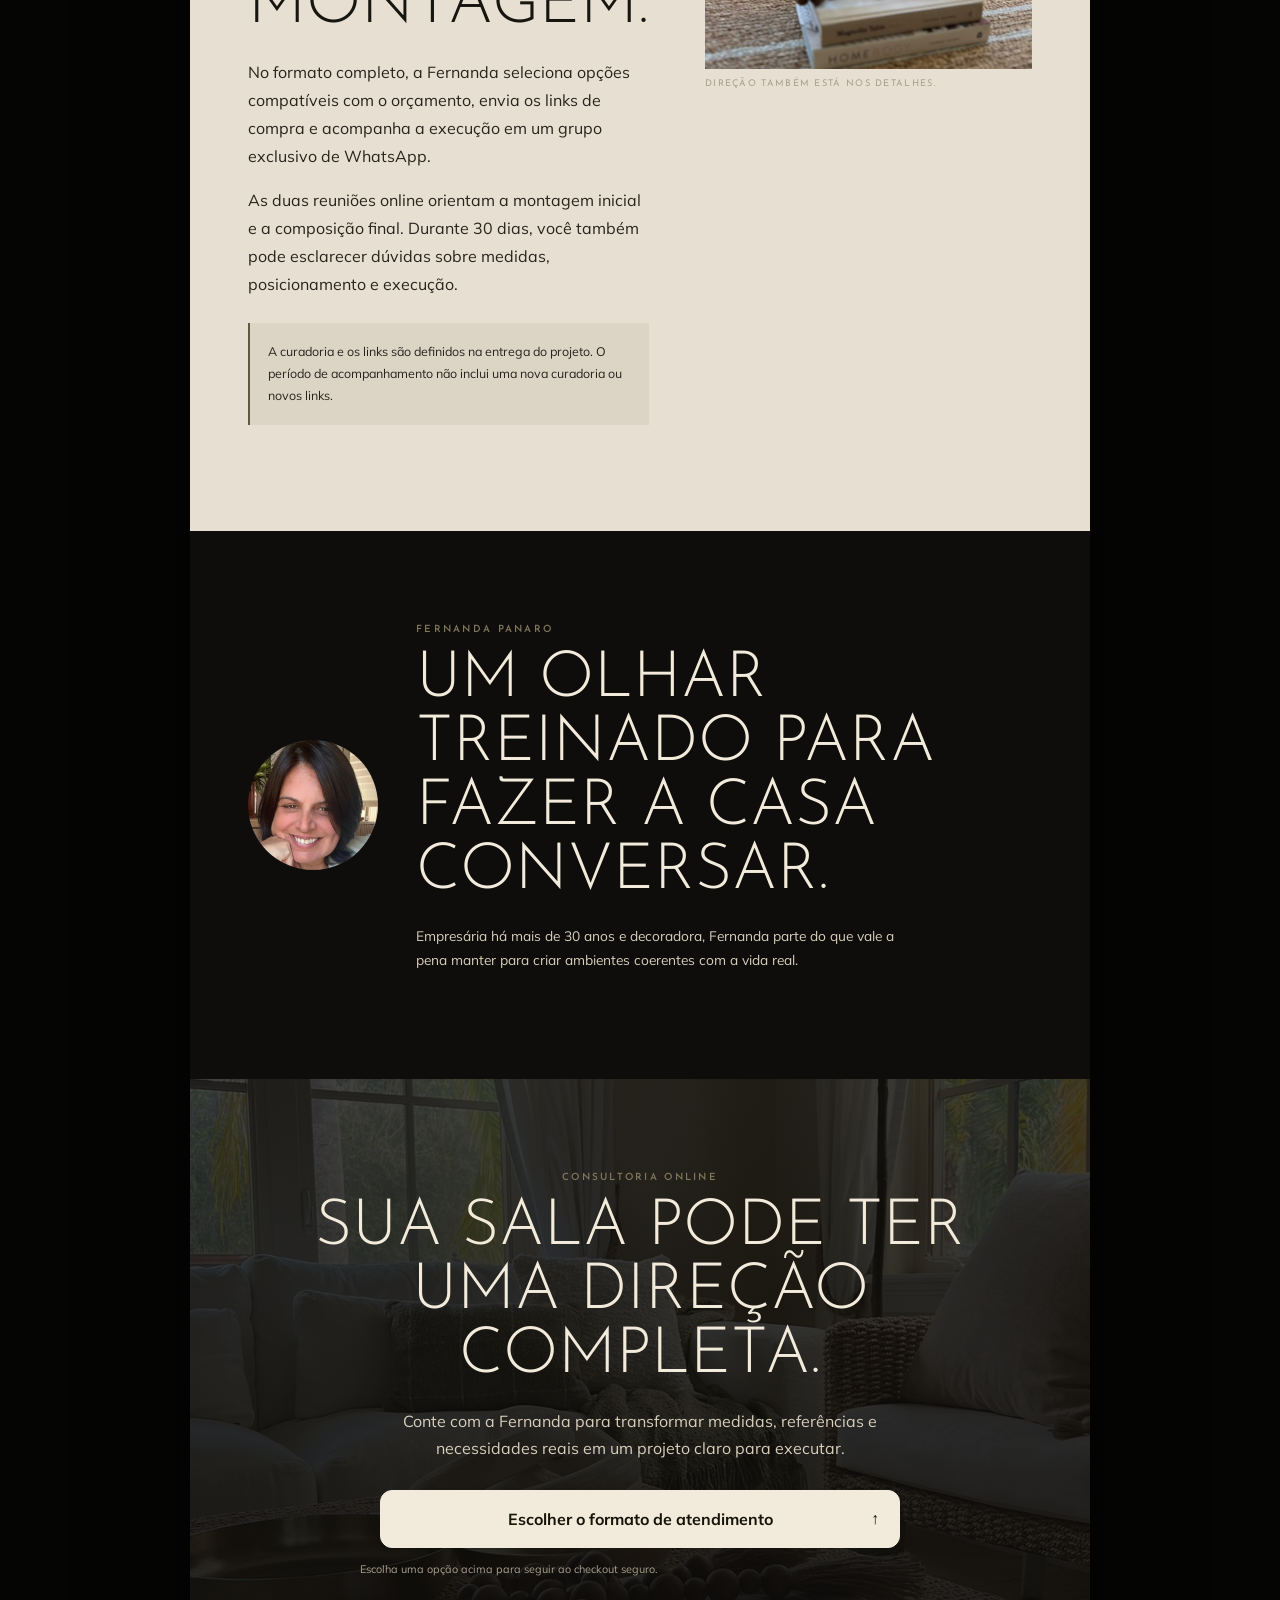
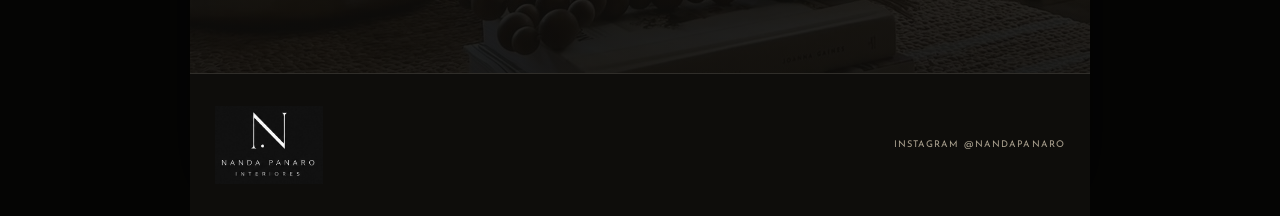
==== commit 81031466: "Remove saída para o Guia do Sofá da consultoria" ====
--- a/consultoria-online/index.html
+++ b/consultoria-online/index.html
@@ -16,7 +16,6 @@
 <div class="page" id="topo">
   <nav class="site-header">
     <a class="brand" href="#topo" aria-label="Nanda Panaro, início"><img src="../assets/nanda-panaro-logo-dark.jpg" alt="Nanda Panaro Interiores"></a>
-    <a class="private-back" href="../guiadosofa/">Guia do Sofá</a>
   </nav>
   <main>
     <header class="consult-hero">
